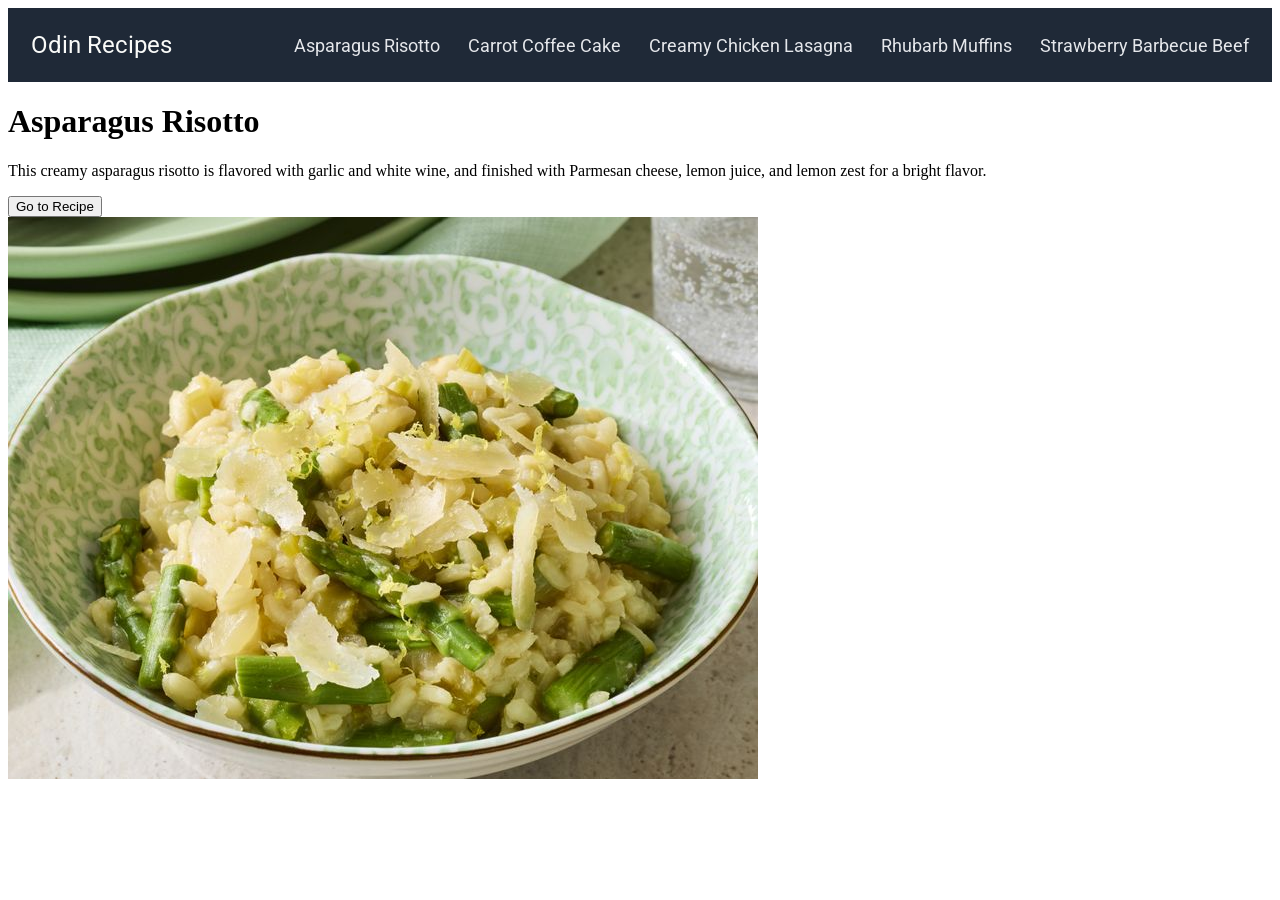
==== index.html @ 7c927af5 "Added label to button and add image to hero" ====
<!DOCTYPE html>
<html lang="en">

<head>
    <meta charset="UTF-8">
    <meta name="viewport" content="width=device-width, initial-scale=1.0">
    <title>Odin Recipes</title>
    <link rel="stylesheet" href="styles/index.css">
</head>

<body>


    <div class="header">
        <div class="header-logo"><a href="index.html">Odin Recipes</a></div>
        <div class="header-links">
            <div class="header-link"><a href="recipes/asparagus-risotto.html">Asparagus Risotto</a></div>
            <div class="header-link"><a href="recipes/carrot-coffee-cake.html">Carrot Coffee Cake</a></div>
            <div class="header-link"><a href="recipes/creamy-chicken-lasagna.html">Creamy Chicken Lasagna</a></div>
            <div class="header-link"><a href="recipes/rhubarb-muffins.html">Rhubarb Muffins</a></div>
            <div class="header-link"><a href="recipes/strawberry-barbecue-beef.html">Strawberry Barbecue Beef</a></div>
        </div>

    </div>


    <div class="hero-area">
        <div class="hero-info">
            <div class="hero-title">
                <h1>Asparagus Risotto</h1>
            </div>
            <div class="hero-subtitle">
                <p>This creamy asparagus risotto is flavored with garlic and white wine, and finished with Parmesan
                    cheese, lemon
                    juice, and lemon zest for a bright flavor.</p>
            </div>
            <div class="hero-button">
                <button type="button" onclick="location.href='recipes/asparagus-risotto.html'">Go to Recipe</button>
            </div>
        </div>
        <div class="hero-image">
            <img src="images/asparagus-risotto.jpg" alt="Asparagus Risotto">
        </div>
    </div>

</body>

</html>
---- styles/index.css ----
@font-face {
    font-family: "Roboto";
    src: url("../fonts/Roboto-Regular.ttf") format("truetype");
    font-weight: 400;
    font-style: normal;
    font-display: swap;
}

.header {
    background-color: #1f2937;
    font-family: "Roboto";
    padding: 13px;
    gap: 10px;
    display: flex;
    align-items: center;
    gap: 12px;
}

.header-logo {
    justify-content: left;
    flex: 1;
    padding: 10px;
}

.header-logo a {
    font-size: 24px;
    color: #f9faf8;
    text-decoration: none;
}

.header-links {
    margin-left: auto;
    display: flex;
    gap: 8px;
}

.header-links .header-link {
    padding: 10px;
}

.header-links .header-link a {
    font-size: 18px;
    color: #e5e7eb;
    text-decoration: none;
}

.header-links .header-link:hover {
    background-color: rgb(47, 161, 243);
    border-radius: 5px;
}

.header-links .header-link a:hover {
    color: #e5e7eb;
}
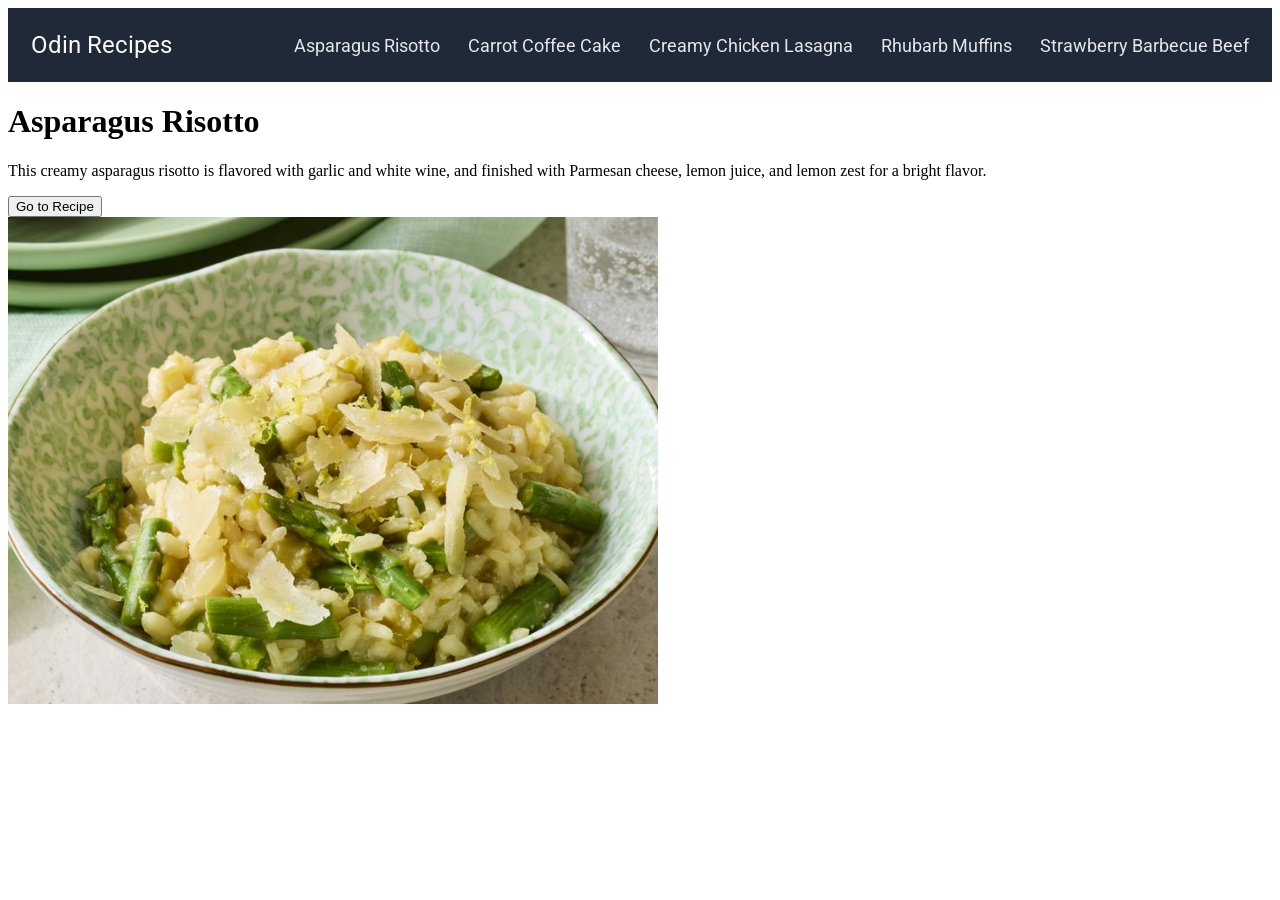
==== commit a993e97f: "Resized hero image" ====
--- a/index.html
+++ b/index.html
@@ -39,7 +39,7 @@
             </div>
         </div>
         <div class="hero-image">
-            <img src="images/asparagus-risotto.jpg" alt="Asparagus Risotto">
+            <img src="images/asparagus-risotto.jpg" alt="Asparagus Risotto" width="650">
         </div>
     </div>
 
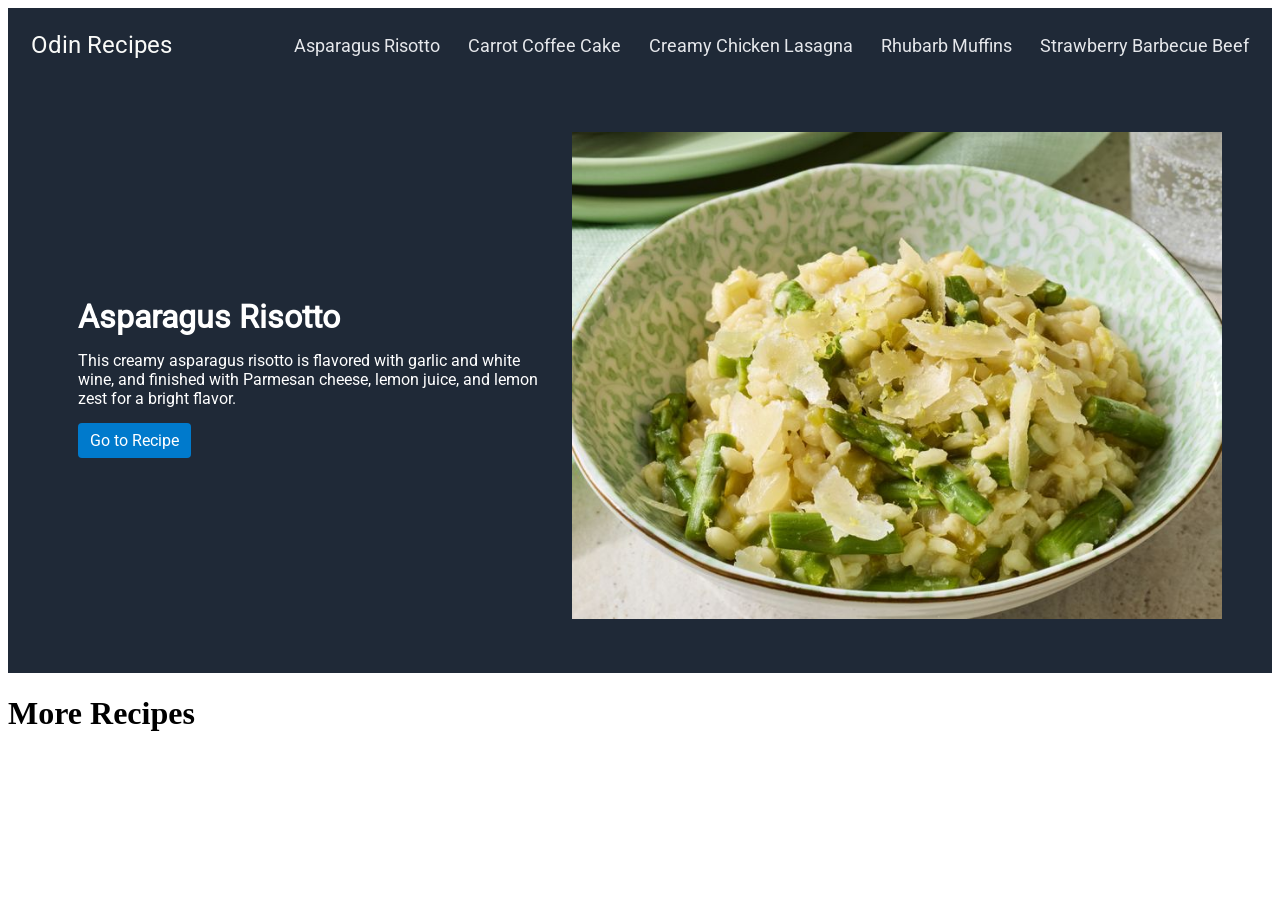
==== commit d46bf9cc: "added collection area with its template" ====
--- a/index.html
+++ b/index.html
@@ -43,6 +43,30 @@
         </div>
     </div>
 
+    <div class="collection-area">
+        <div class="collection-title">
+            <h1>More Recipes</h1>
+        </div>
+        <div class="collections">
+            <div class="item">
+                <div class="item-image"></div>
+                <div class="item-info"></div>
+            </div>
+            <div class="item">
+                <div class="item-image"></div>
+                <div class="item-info"></div>
+            </div>
+            <div class="item">
+                <div class="item-image"></div>
+                <div class="item-info"></div>
+            </div>
+            <div class="item">
+                <div class="item-image"></div>
+                <div class="item-info"></div>
+            </div>
+        </div>
+    </div>
+
 </body>
 
 </html>
--- a/styles/index.css
+++ b/styles/index.css
@@ -51,4 +51,50 @@
 
 .header-links .header-link a:hover {
     color: #e5e7eb;
+}
+
+.hero-area {
+    display: flex;
+    padding: 50px;
+    font-family: "Roboto";
+    background-color: #1f2937;
+}
+
+.hero-area .hero-info {
+    display: flex;
+    flex-direction: column;
+    justify-content: center;
+    padding-left: 20px;
+    padding-right: 20px;
+}
+
+.hero-area .hero-info .hero-title h1 {
+    color: white;
+    padding: 0;
+    margin-top: 0;
+    margin-bottom: 15px;
+}
+
+.hero-area .hero-info .hero-subtitle p {
+    color: white;
+    padding: 0;
+    margin-top: 0;
+    margin-bottom: 15px;
+}
+
+.hero-area .hero-info .hero-button button {
+    display: inline-block;
+    padding: 8px 12px;
+    background: #007acc;
+    color: #fff;
+    text-decoration: none;
+    border-radius: 4px;
+    box-shadow: none;
+    cursor: pointer;
+    font: inherit;
+    border: none;
+}
+
+.hero-area .hero-info .hero-button button:focus {
+    box-shadow: 0 0 0 3px rgba(0, 122, 204, 0.25);
 }
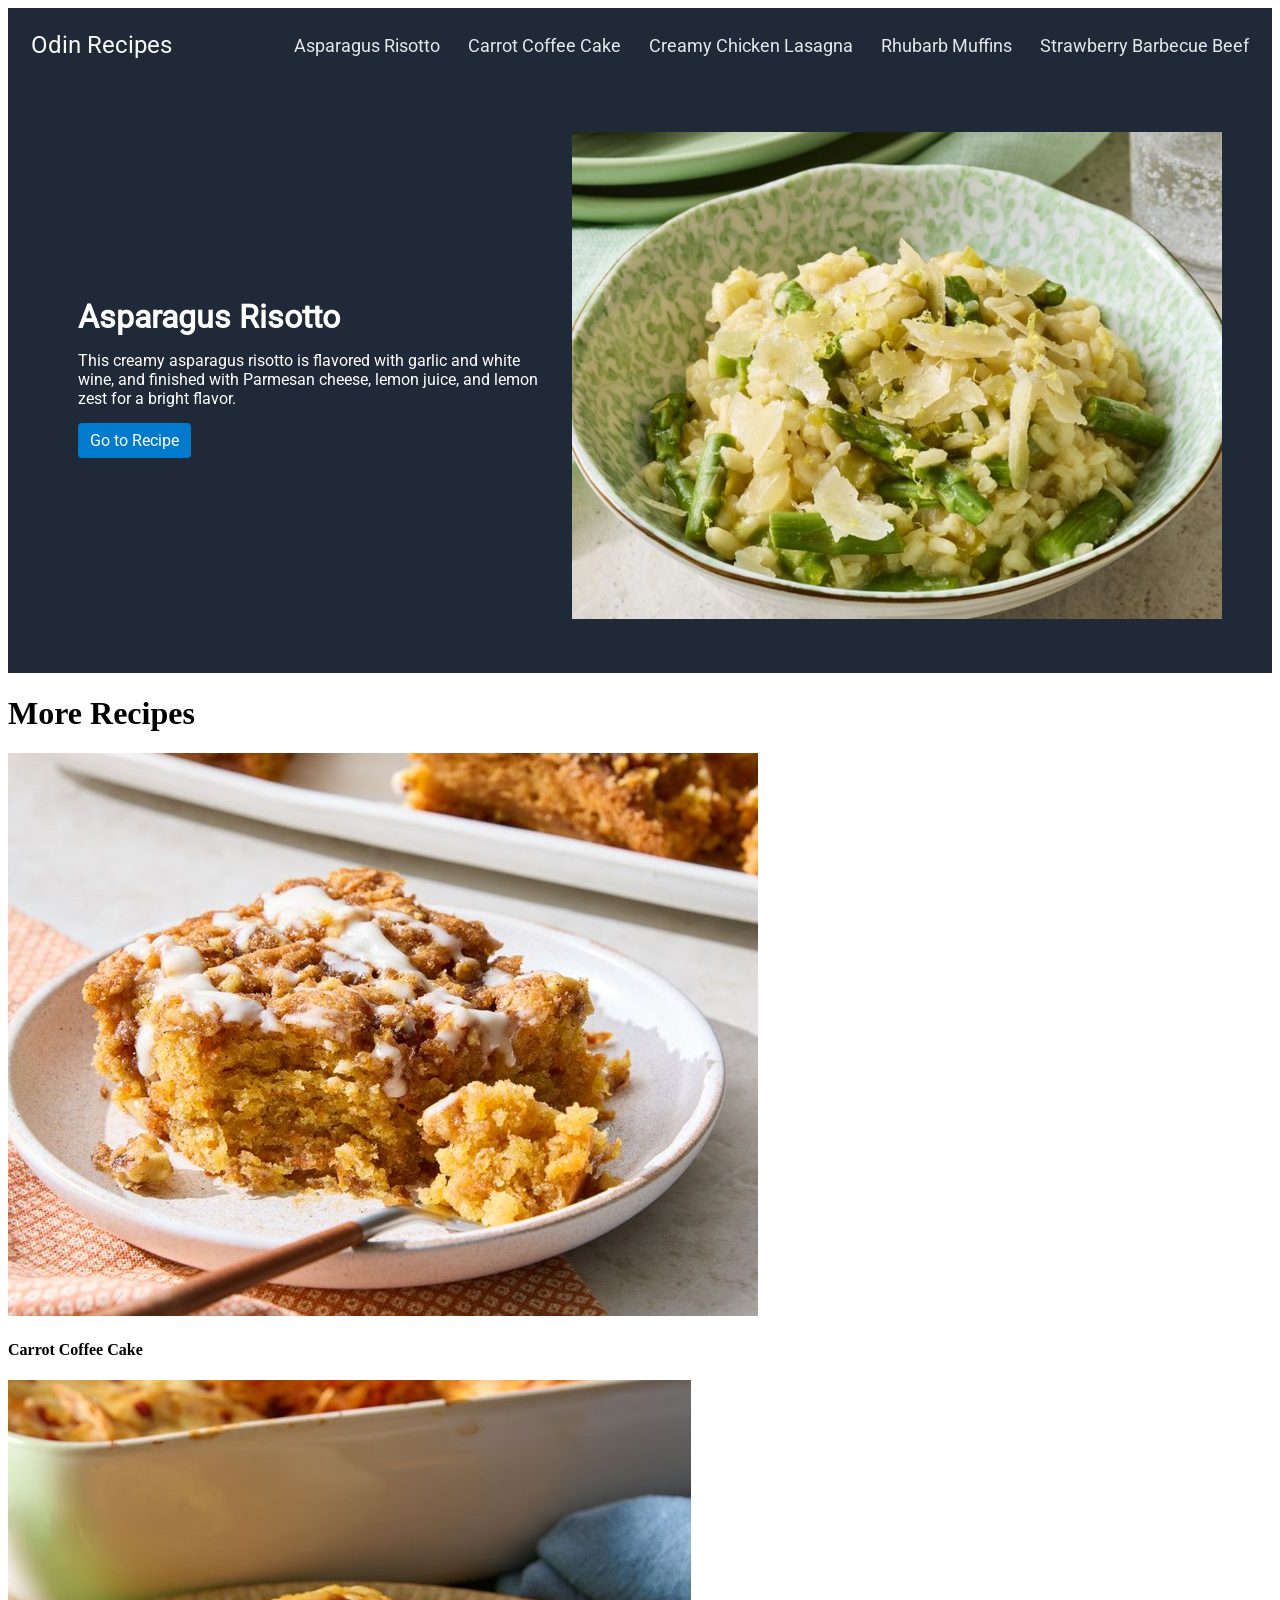
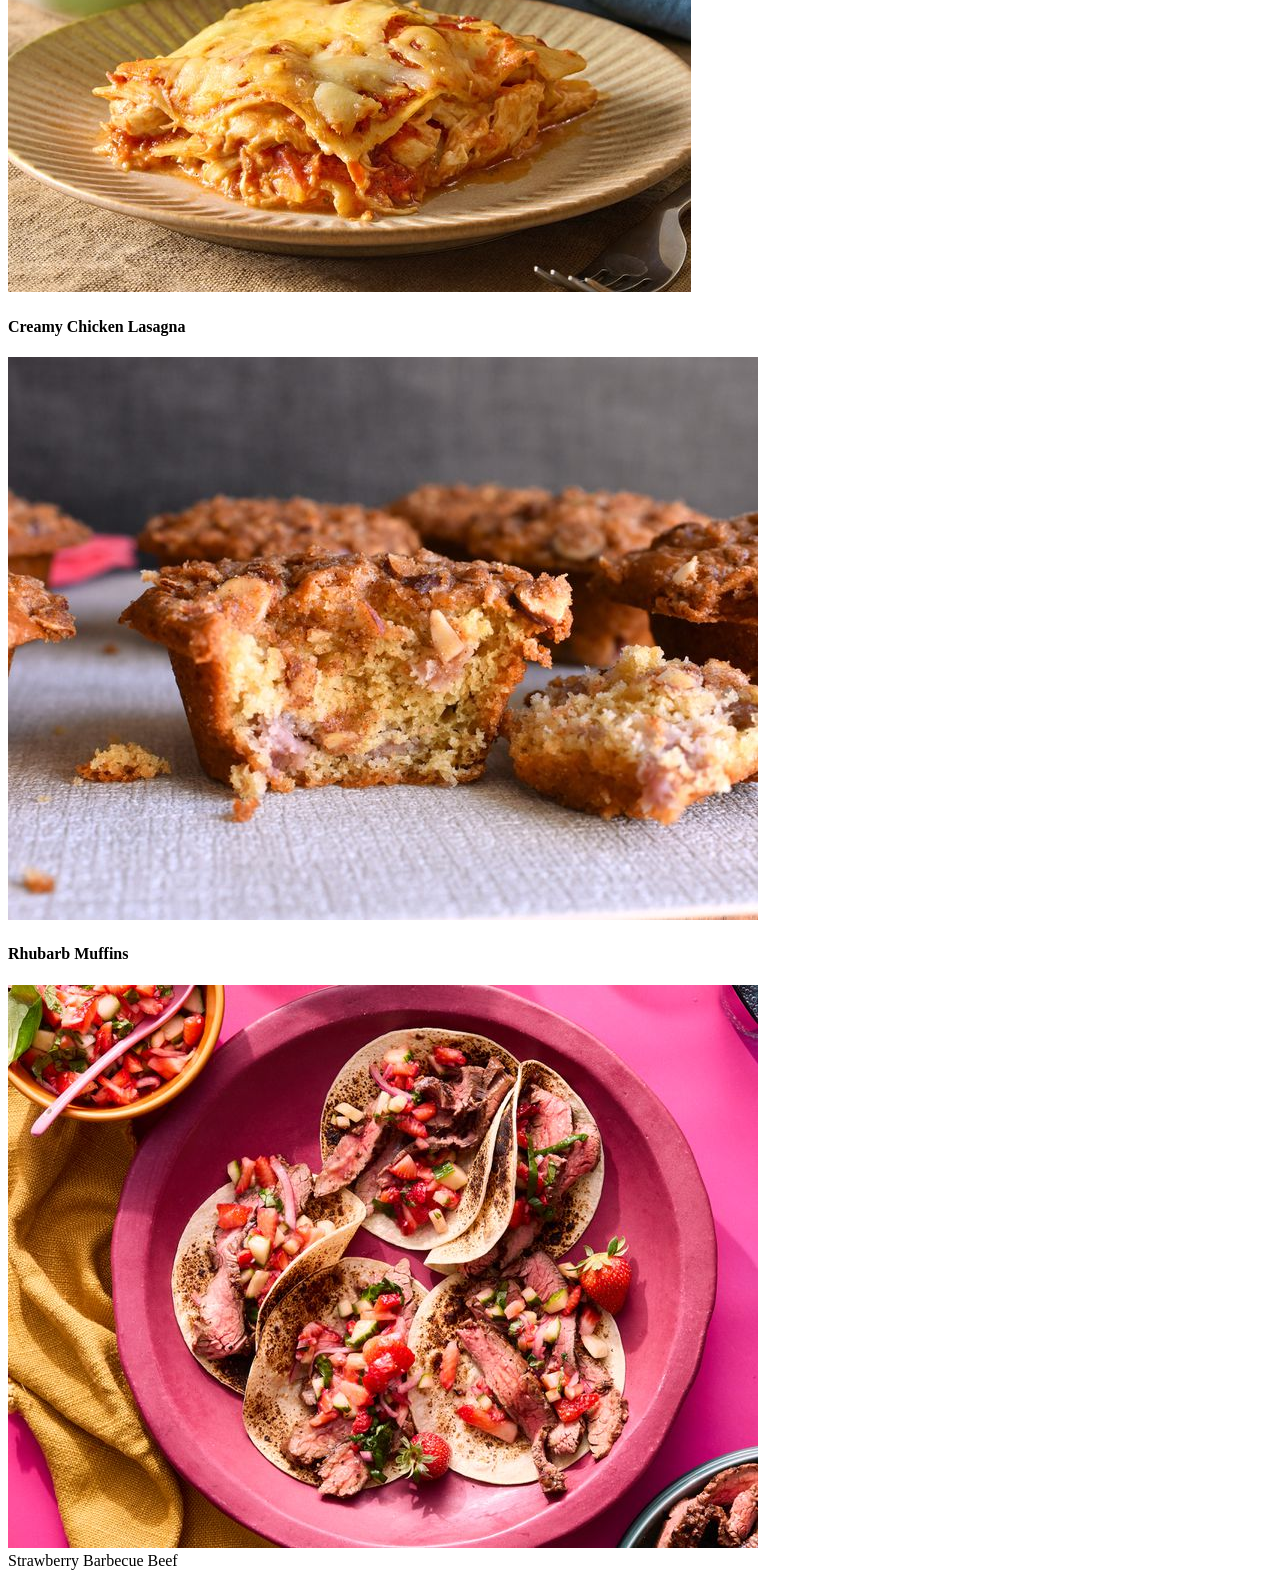
==== commit 4fd49f80: "added images and info in the collection area" ====
--- a/index.html
+++ b/index.html
@@ -49,20 +49,20 @@
         </div>
         <div class="collections">
             <div class="item">
-                <div class="item-image"></div>
-                <div class="item-info"></div>
+                <div class="item-image"><img src="images/carrot-coffee-cake.jpg" alt="Carrot Coffee Cake"></div>
+                <div class="item-info"><h4>Carrot Coffee Cake</h4></div>
             </div>
             <div class="item">
-                <div class="item-image"></div>
-                <div class="item-info"></div>
+                <div class="item-image"><img src="images/creamy-chicken-lasagna.jpg" alt="Creamy Chicken Lasagna"></div>
+                <div class="item-info"><h4>Creamy Chicken Lasagna</h4></div>
             </div>
             <div class="item">
-                <div class="item-image"></div>
-                <div class="item-info"></div>
+                <div class="item-image"><img src="images/rhubarb-muffins.jpg" alt="Rhubarb Muffins"></div>
+                <div class="item-info"><h4>Rhubarb Muffins</h4></div>
             </div>
             <div class="item">
-                <div class="item-image"></div>
-                <div class="item-info"></div>
+                <div class="item-image"><img src="images/strawberry-barbecue-beef.jpg" alt="Strawberry Barbecue Beef"></div>
+                <div class="item-info">Strawberry Barbecue Beef</div>
             </div>
         </div>
     </div>
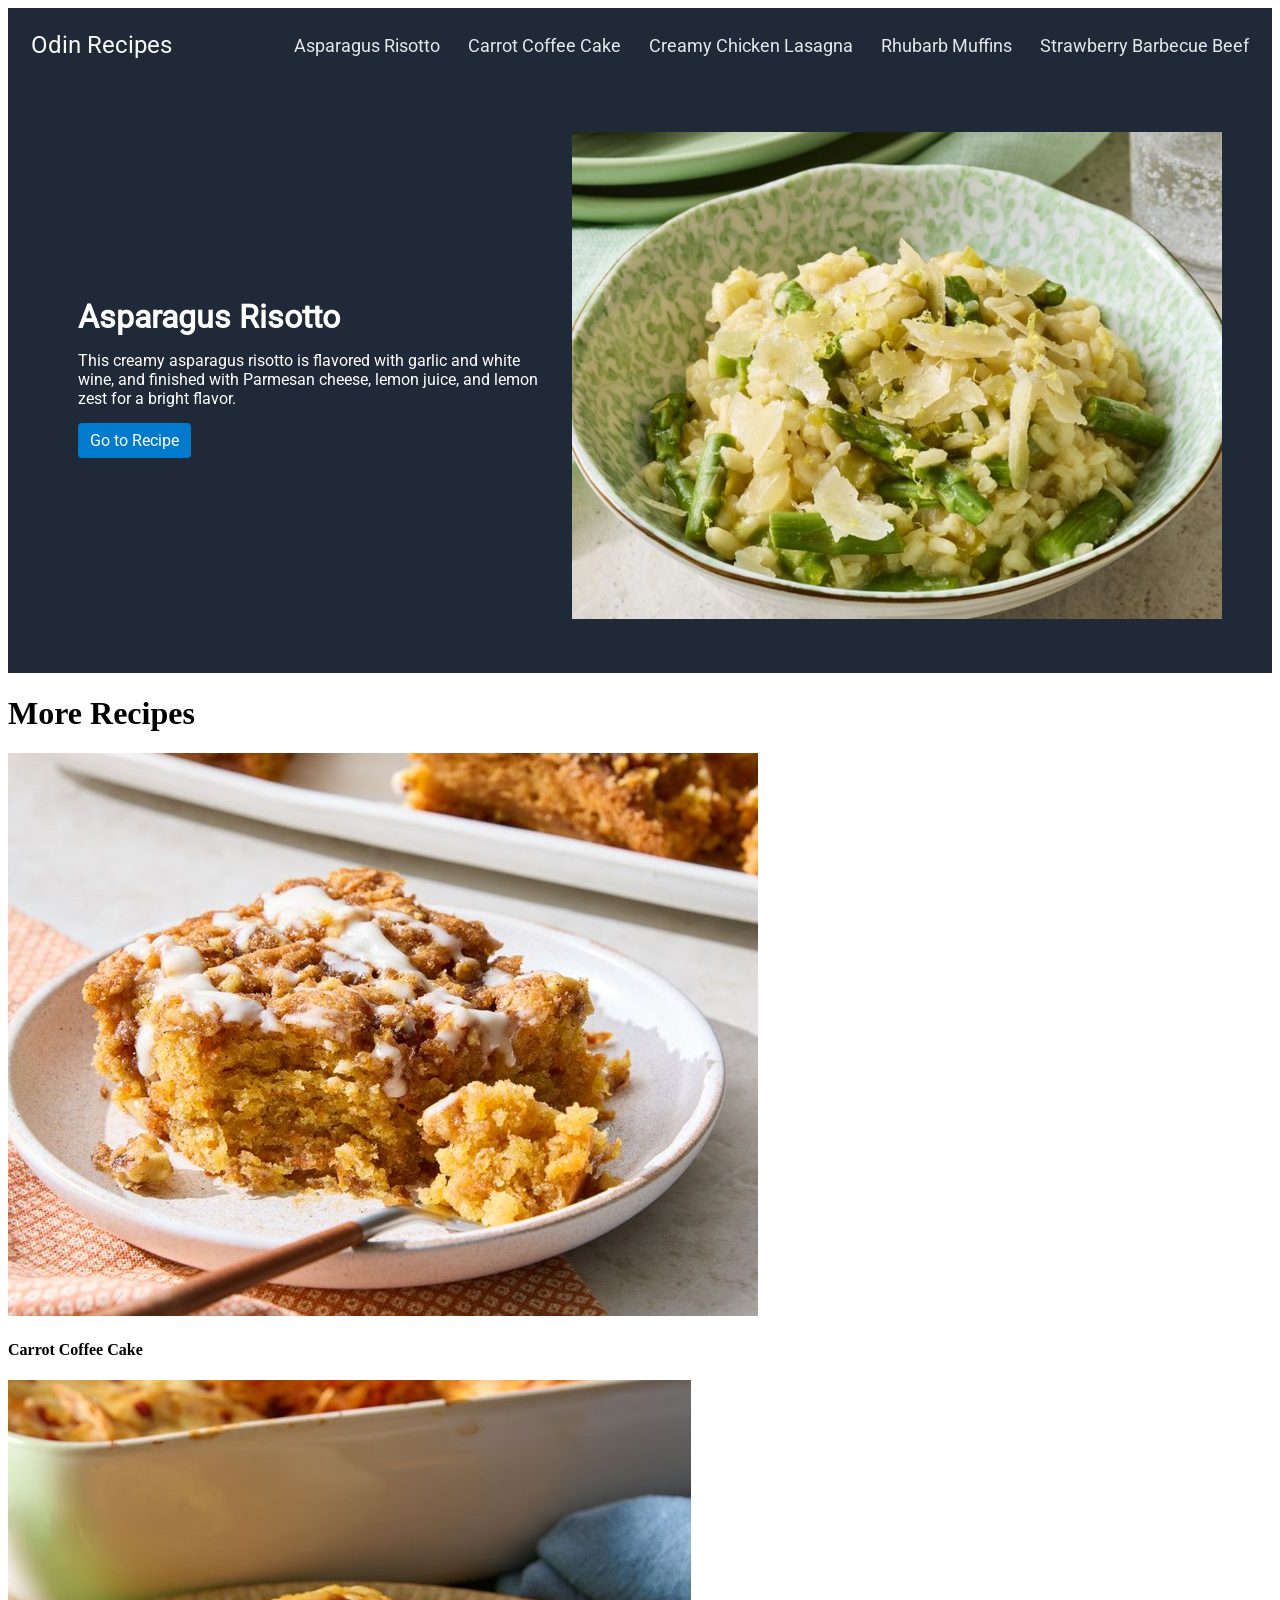
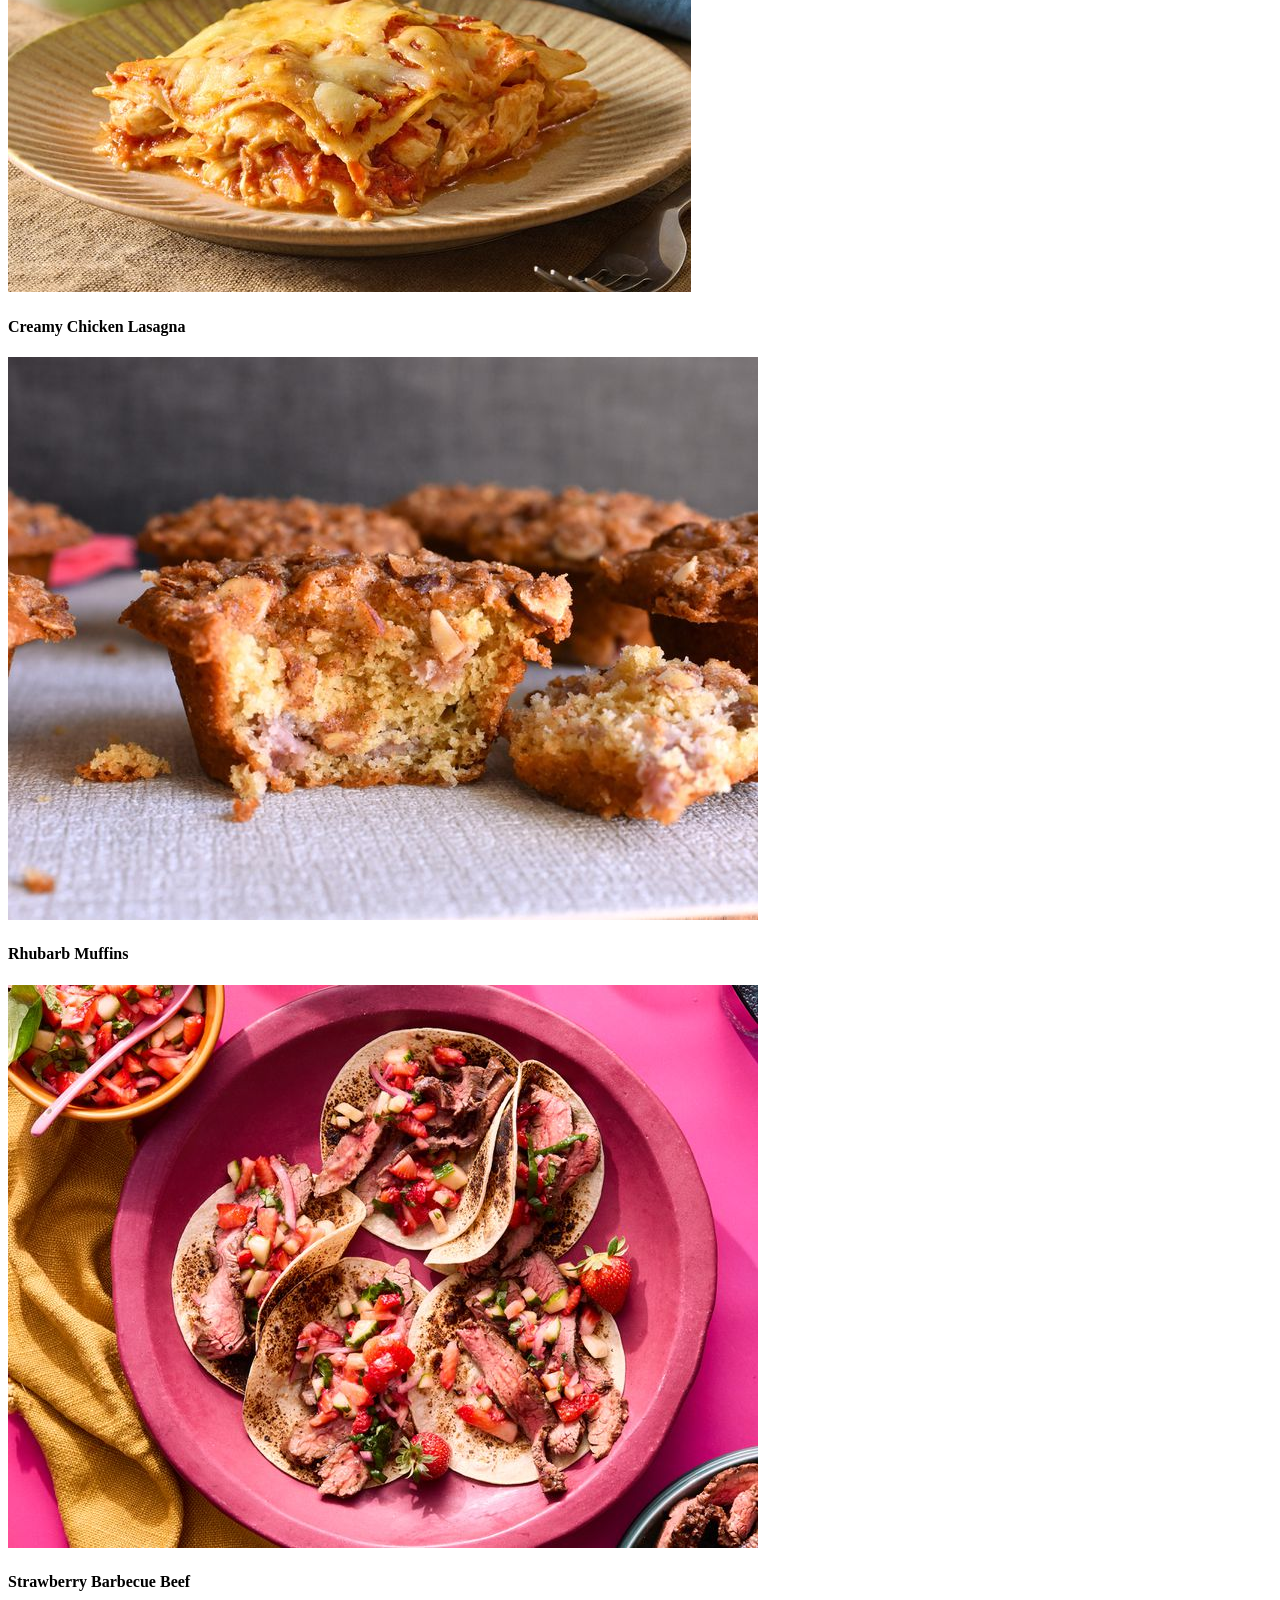
==== commit 6d720d94: "fix last item of the collections not having h4 text" ====
--- a/index.html
+++ b/index.html
@@ -62,7 +62,7 @@
             </div>
             <div class="item">
                 <div class="item-image"><img src="images/strawberry-barbecue-beef.jpg" alt="Strawberry Barbecue Beef"></div>
-                <div class="item-info">Strawberry Barbecue Beef</div>
+                <div class="item-info"><h4>Strawberry Barbecue Beef</h4></div>
             </div>
         </div>
     </div>
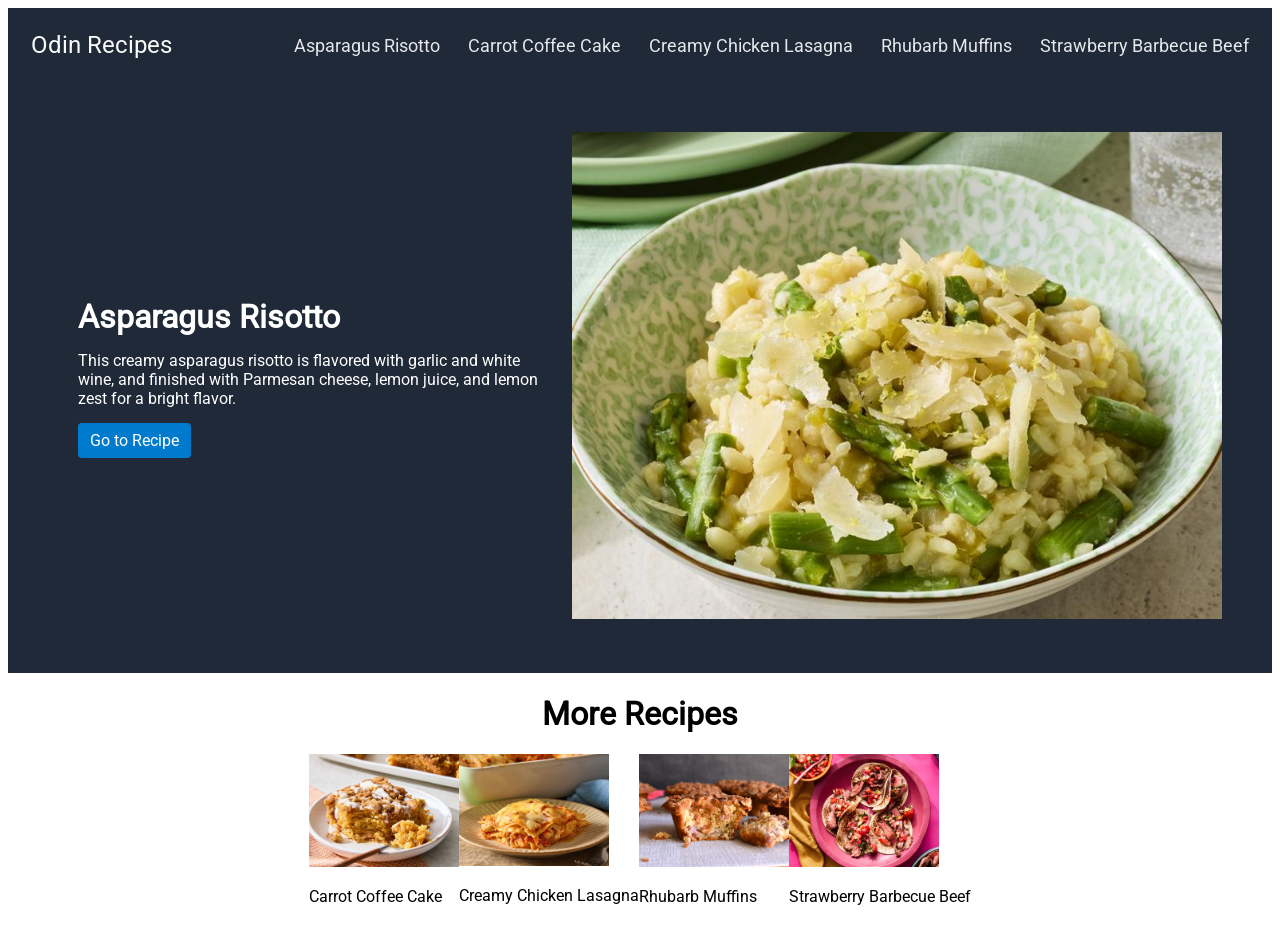
==== commit c76527f5: "change h4 in item-info to p" ====
--- a/index.html
+++ b/index.html
@@ -50,19 +50,19 @@
         <div class="collections">
             <div class="item">
                 <div class="item-image"><img src="images/carrot-coffee-cake.jpg" alt="Carrot Coffee Cake"></div>
-                <div class="item-info"><h4>Carrot Coffee Cake</h4></div>
+                <div class="item-info"><p>Carrot Coffee Cake</p></div>
             </div>
             <div class="item">
                 <div class="item-image"><img src="images/creamy-chicken-lasagna.jpg" alt="Creamy Chicken Lasagna"></div>
-                <div class="item-info"><h4>Creamy Chicken Lasagna</h4></div>
+                <div class="item-info"><p>Creamy Chicken Lasagna</p></div>
             </div>
             <div class="item">
                 <div class="item-image"><img src="images/rhubarb-muffins.jpg" alt="Rhubarb Muffins"></div>
-                <div class="item-info"><h4>Rhubarb Muffins</h4></div>
+                <div class="item-info"><p>Rhubarb Muffins</p></div>
             </div>
             <div class="item">
                 <div class="item-image"><img src="images/strawberry-barbecue-beef.jpg" alt="Strawberry Barbecue Beef"></div>
-                <div class="item-info"><h4>Strawberry Barbecue Beef</h4></div>
+                <div class="item-info"><p>Strawberry Barbecue Beef</p></div>
             </div>
         </div>
     </div>
--- a/styles/index.css
+++ b/styles/index.css
@@ -5,6 +5,8 @@
     font-style: normal;
     font-display: swap;
 }
+
+/* Header Area */
 
 .header {
     background-color: #1f2937;
@@ -53,6 +55,8 @@
     color: #e5e7eb;
 }
 
+/* Hero Area */
+
 .hero-area {
     display: flex;
     padding: 50px;
@@ -97,4 +101,29 @@
 
 .hero-area .hero-info .hero-button button:focus {
     box-shadow: 0 0 0 3px rgba(0, 122, 204, 0.25);
+}
+
+/* Collection Area */
+
+.collection-area {
+    background-color: white;
+    font-family: "Roboto";
+    display: flex;
+    flex-direction: column;
+    align-items: center;
+}
+
+.collection-area .collections{
+    display: flex;
+    flex-direction: row;
+    justify-content: space-between;
+}
+
+.collection-area .collections .item{
+    display: flex;
+    flex-direction: column;
+}
+
+.collection-area .collections .item .item-image img{
+    width: 150px;
 }
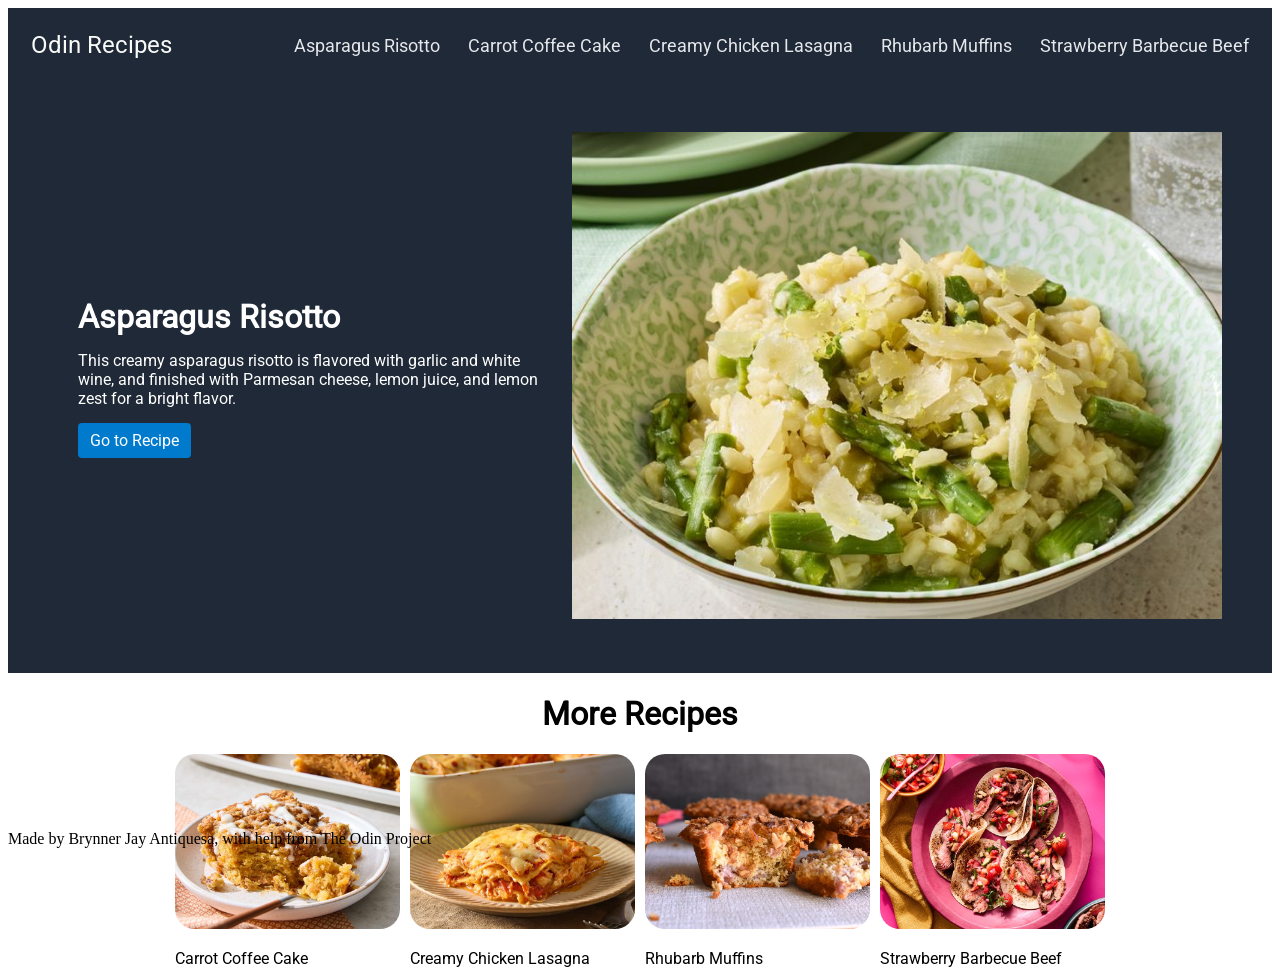
==== commit 59a1d268: "added footer template" ====
--- a/index.html
+++ b/index.html
@@ -67,6 +67,10 @@
         </div>
     </div>
 
+    <div class="footer">
+        <p>Made by Brynner Jay Antiquesa, with help from The Odin Project</p>
+    </div>
+
 </body>
 
 </html>
--- a/styles/index.css
+++ b/styles/index.css
@@ -113,17 +113,29 @@
     align-items: center;
 }
 
-.collection-area .collections{
+.collection-area .collections {
     display: flex;
-    flex-direction: row;
-    justify-content: space-between;
+    /* flex-direction: row; */
+    /* justify-content: space-between; */
+    gap: 10px;
+    align-items: stretch;
+    width: 100;
+    height: 60px;
 }
 
-.collection-area .collections .item{
-    display: flex;
-    flex-direction: column;
+.collection-area .collections .item {
+    flex: 0 0 6px;
+    box-sizing: border-box;
+    height: 100%;
 }
 
-.collection-area .collections .item .item-image img{
-    width: 150px;
+.collection-area .collections .item .item-image img {
+    width: 225px;
+    height: 175px;
+    border-radius: 20px;
+}
+
+.collection-area .collections .item .item-info p {
+    position: static;
+    float: none;
 }
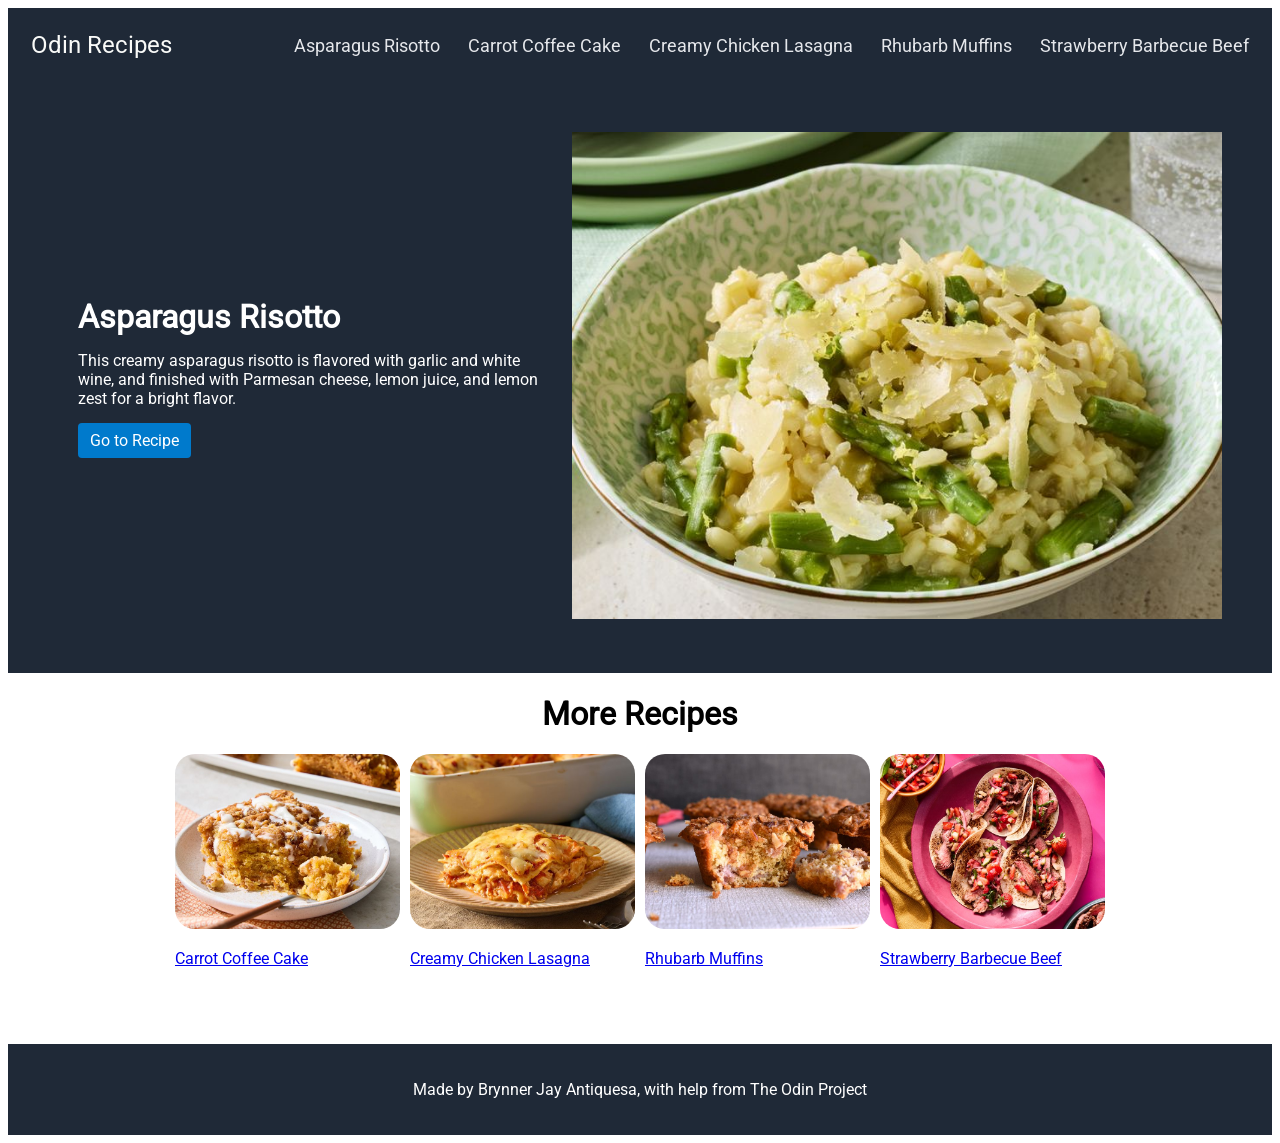
==== commit 6bfdbbcb: "added link to recipes in collections" ====
--- a/index.html
+++ b/index.html
@@ -49,20 +49,20 @@
         </div>
         <div class="collections">
             <div class="item">
-                <div class="item-image"><img src="images/carrot-coffee-cake.jpg" alt="Carrot Coffee Cake"></div>
-                <div class="item-info"><p>Carrot Coffee Cake</p></div>
+                <div class="item-image"><a href="recipes/carrot-coffee-cake.html"><img src="images/carrot-coffee-cake.jpg" alt="Carrot Coffee Cake"></a></div>
+                <div class="item-info"><a href="recipes/carrot-coffee-cake.html"><p>Carrot Coffee Cake</p></a></div>
             </div>
             <div class="item">
-                <div class="item-image"><img src="images/creamy-chicken-lasagna.jpg" alt="Creamy Chicken Lasagna"></div>
-                <div class="item-info"><p>Creamy Chicken Lasagna</p></div>
+                <div class="item-image"><a href="recipes/creamy-chicken-lasagna.html"><img src="images/creamy-chicken-lasagna.jpg" alt="Creamy Chicken Lasagna"></a></div>
+                <div class="item-info"><a href="recipes/creamy-chicken-lasagna.html"><p>Creamy Chicken Lasagna</p></a></div>
             </div>
             <div class="item">
-                <div class="item-image"><img src="images/rhubarb-muffins.jpg" alt="Rhubarb Muffins"></div>
-                <div class="item-info"><p>Rhubarb Muffins</p></div>
+                <div class="item-image"><a href="recipes/rhubarb-muffins.html"><img src="images/rhubarb-muffins.jpg" alt="Rhubarb Muffins"></a></div>
+                <div class="item-info"><a href="recipes/rhubarb-muffins.html"><p>Rhubarb Muffins</p></a></div>
             </div>
             <div class="item">
-                <div class="item-image"><img src="images/strawberry-barbecue-beef.jpg" alt="Strawberry Barbecue Beef"></div>
-                <div class="item-info"><p>Strawberry Barbecue Beef</p></div>
+                <div class="item-image"><a href="recipes/strawberry-barbecue-beef.html"><img src="images/strawberry-barbecue-beef.jpg" alt="Strawberry Barbecue Beef"></a></div>
+                <div class="item-info"><a href="recipes/strawberry-barbecue-beef.html"><p>Strawberry Barbecue Beef</p></a></div>
             </div>
         </div>
     </div>
--- a/styles/index.css
+++ b/styles/index.css
@@ -111,6 +111,7 @@
     display: flex;
     flex-direction: column;
     align-items: center;
+    margin-bottom: 60px;
 }
 
 .collection-area .collections {
@@ -120,11 +121,11 @@
     gap: 10px;
     align-items: stretch;
     width: 100;
-    height: 60px;
+    height: auto;
 }
 
 .collection-area .collections .item {
-    flex: 0 0 6px;
+    flex: 0 0 auto;
     box-sizing: border-box;
     height: 100%;
 }
@@ -138,4 +139,22 @@
 .collection-area .collections .item .item-info p {
     position: static;
     float: none;
+}
+
+/* Footer area */
+.footer{
+    background-color: #1f2937;
+    position: static;
+    clear: both;
+    padding-top: 20px;
+    padding-bottom: 20px;
+    display: flex;
+    align-items: center;
+    justify-content: center;
+    text-align: center;
+}
+
+.footer p {
+    color: white;
+    font-family: "Roboto";
 }
